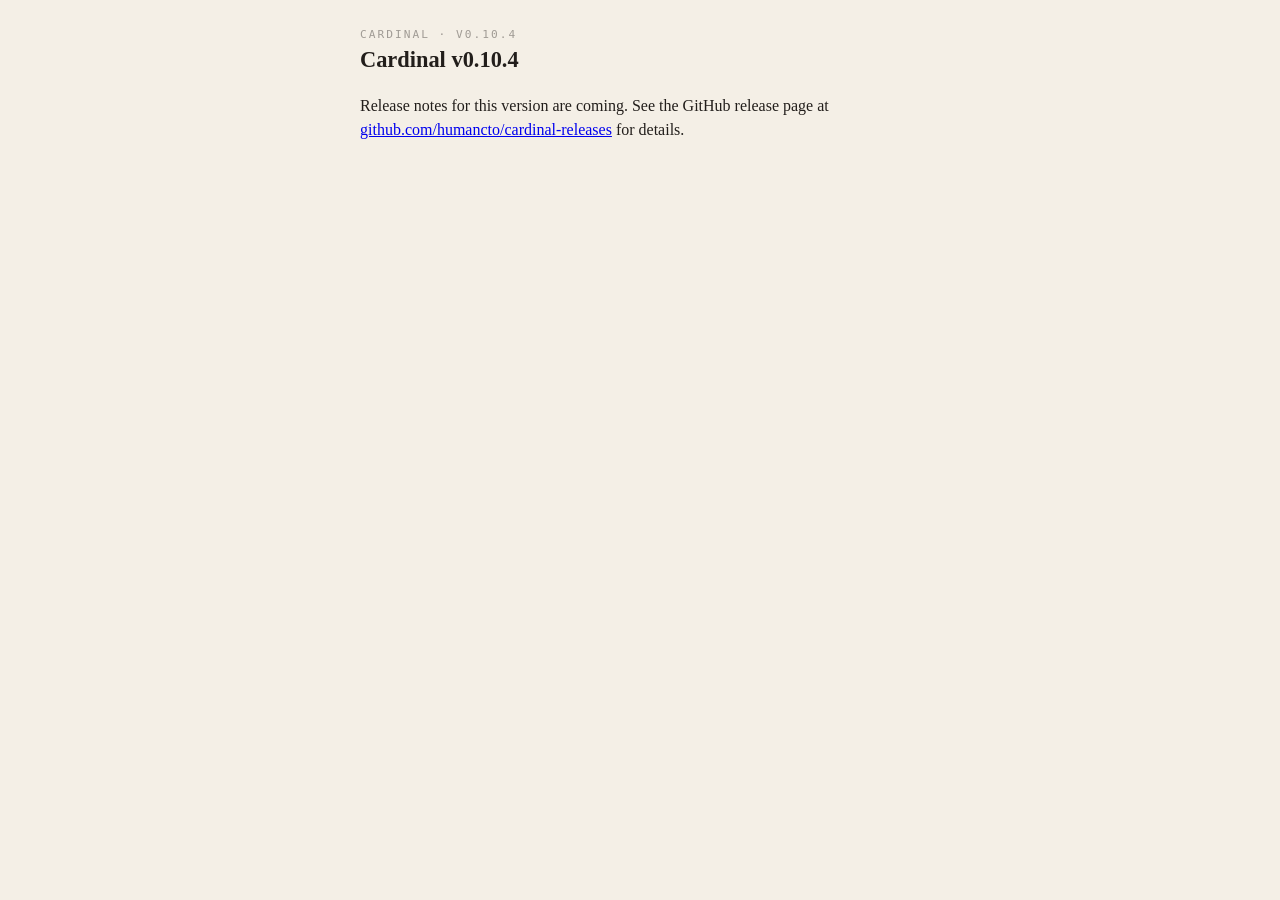
==== release-notes/v0.10.4.html @ 233224c5 "appcast: add v0.10.4" ====
<!doctype html>
<html lang="en">
  <head>
    <meta charset="utf-8" />
    <title>Cardinal v0.10.4 — release notes</title>
    <style>
      body { font-family: Georgia, serif; background:#f4efe6; color:#221e1b;
             max-width:560px; margin:1.6rem auto; padding:0 1rem; line-height:1.55; }
      h1 { font-weight:600; font-size:1.4rem; margin:0 0 0.4rem; }
      .eyebrow { font-family:monospace; font-size:0.7rem; letter-spacing:2px;
                 color:#221e1b66; text-transform:uppercase; }
    </style>
  </head>
  <body>
    <div class="eyebrow">CARDINAL · v0.10.4</div>
    <h1>Cardinal v0.10.4</h1>
    <p>Release notes for this version are coming. See the GitHub release page
       at <a href="https://github.com/humancto/cardinal-releases/releases/tag/v0.10.4">github.com/humancto/cardinal-releases</a>
       for details.</p>
  </body>
</html>
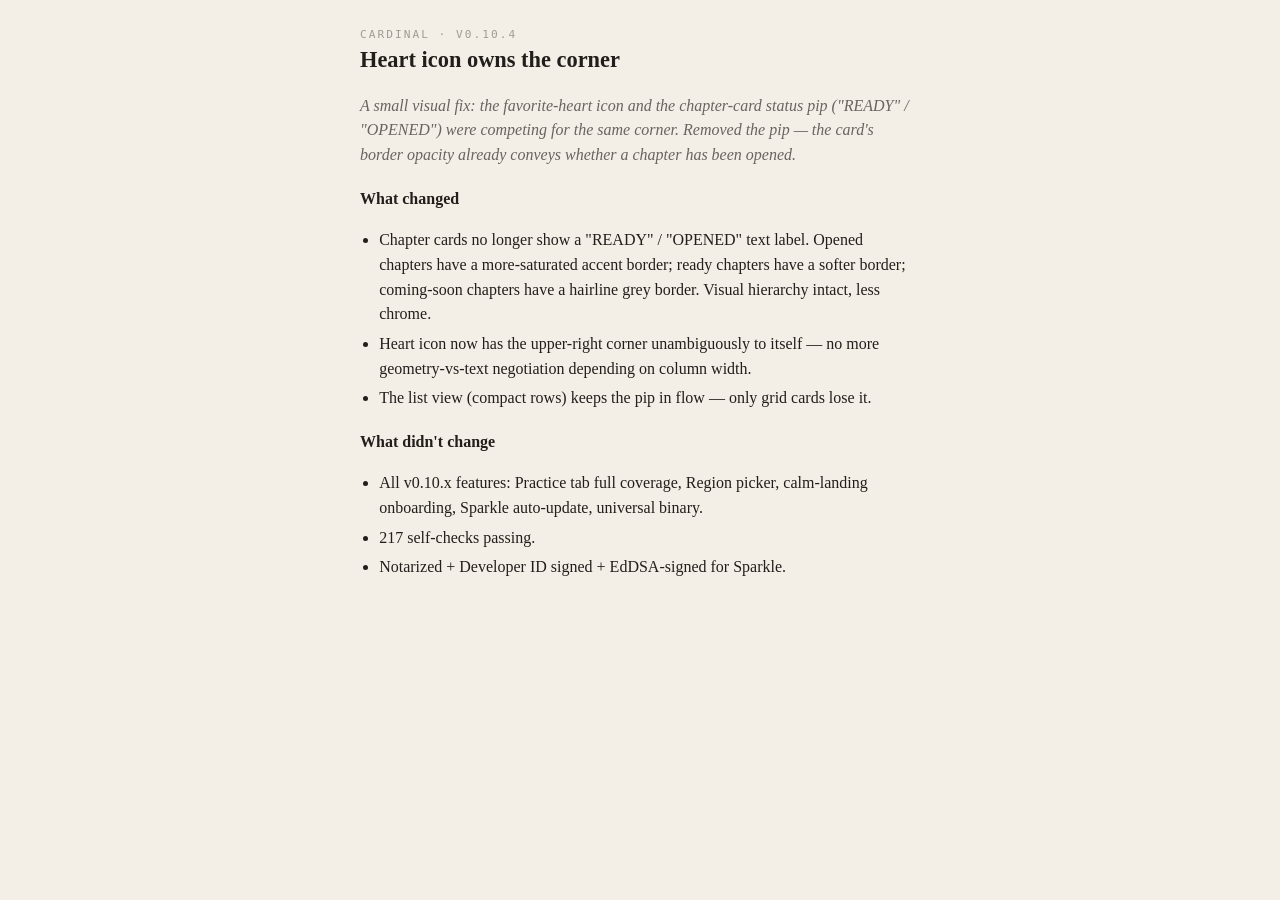
==== commit 65515506: "release: v0.10.4 release-notes (richer content)" ====
--- a/release-notes/v0.10.4.html
+++ b/release-notes/v0.10.4.html
@@ -4,18 +4,49 @@
     <meta charset="utf-8" />
     <title>Cardinal v0.10.4 — release notes</title>
     <style>
-      body { font-family: Georgia, serif; background:#f4efe6; color:#221e1b;
-             max-width:560px; margin:1.6rem auto; padding:0 1rem; line-height:1.55; }
-      h1 { font-weight:600; font-size:1.4rem; margin:0 0 0.4rem; }
-      .eyebrow { font-family:monospace; font-size:0.7rem; letter-spacing:2px;
-                 color:#221e1b66; text-transform:uppercase; }
+      body {
+        font-family: Georgia, serif;
+        background: #f4efe6;
+        color: #221e1b;
+        max-width: 560px;
+        margin: 1.6rem auto;
+        padding: 0 1rem;
+        line-height: 1.55;
+      }
+      h1 { font-weight: 600; font-size: 1.4rem; margin: 0 0 0.4rem; }
+      .eyebrow {
+        font-family: monospace;
+        font-size: 0.7rem;
+        letter-spacing: 2px;
+        color: #221e1b66;
+        text-transform: uppercase;
+      }
+      h2 { font-size: 1rem; margin: 1.2rem 0 0.4rem; font-weight: 600; }
+      ul { padding-left: 1.2rem; }
+      li { margin: 0.3rem 0; }
+      em { color: #221e1baa; }
     </style>
   </head>
   <body>
     <div class="eyebrow">CARDINAL · v0.10.4</div>
-    <h1>Cardinal v0.10.4</h1>
-    <p>Release notes for this version are coming. See the GitHub release page
-       at <a href="https://github.com/humancto/cardinal-releases/releases/tag/v0.10.4">github.com/humancto/cardinal-releases</a>
-       for details.</p>
+    <h1>Heart icon owns the corner</h1>
+
+    <p>
+      <em>A small visual fix: the favorite-heart icon and the chapter-card status pip ("READY" / "OPENED") were competing for the same corner. Removed the pip — the card's border opacity already conveys whether a chapter has been opened.</em>
+    </p>
+
+    <h2>What changed</h2>
+    <ul>
+      <li>Chapter cards no longer show a "READY" / "OPENED" text label. Opened chapters have a more-saturated accent border; ready chapters have a softer border; coming-soon chapters have a hairline grey border. Visual hierarchy intact, less chrome.</li>
+      <li>Heart icon now has the upper-right corner unambiguously to itself — no more geometry-vs-text negotiation depending on column width.</li>
+      <li>The list view (compact rows) keeps the pip in flow — only grid cards lose it.</li>
+    </ul>
+
+    <h2>What didn't change</h2>
+    <ul>
+      <li>All v0.10.x features: Practice tab full coverage, Region picker, calm-landing onboarding, Sparkle auto-update, universal binary.</li>
+      <li>217 self-checks passing.</li>
+      <li>Notarized + Developer ID signed + EdDSA-signed for Sparkle.</li>
+    </ul>
   </body>
 </html>
